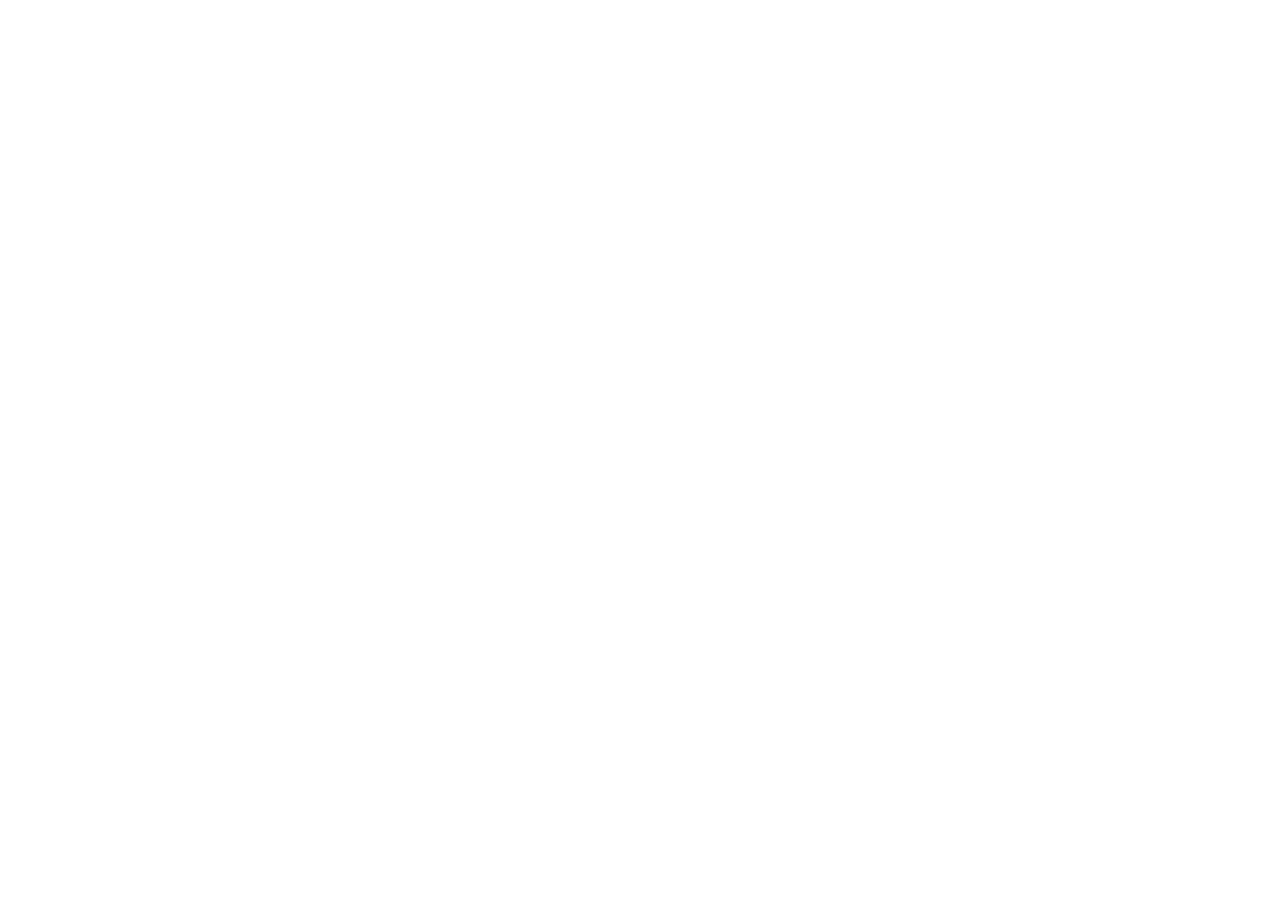
==== whoWinsFirst/index.html @ 2fe63cc4 "starting structure Who Wins First game" ====
<!DOCTYPE html>
<html lang="en">
  <head>
    <meta charset="UTF-8" />
    <meta http-equiv="X-UA-Compatible" content="IE=edge" />
    <meta name="viewport" content="width=device-width, initial-scale=1.0" />
    <link rel="stylesheet" type="text/css" href="style.css" />
    <script defer type="text/javascript" src="script.js"></script>
    <title>Who Wins First</title>
  </head>
  <body></body>
</html>
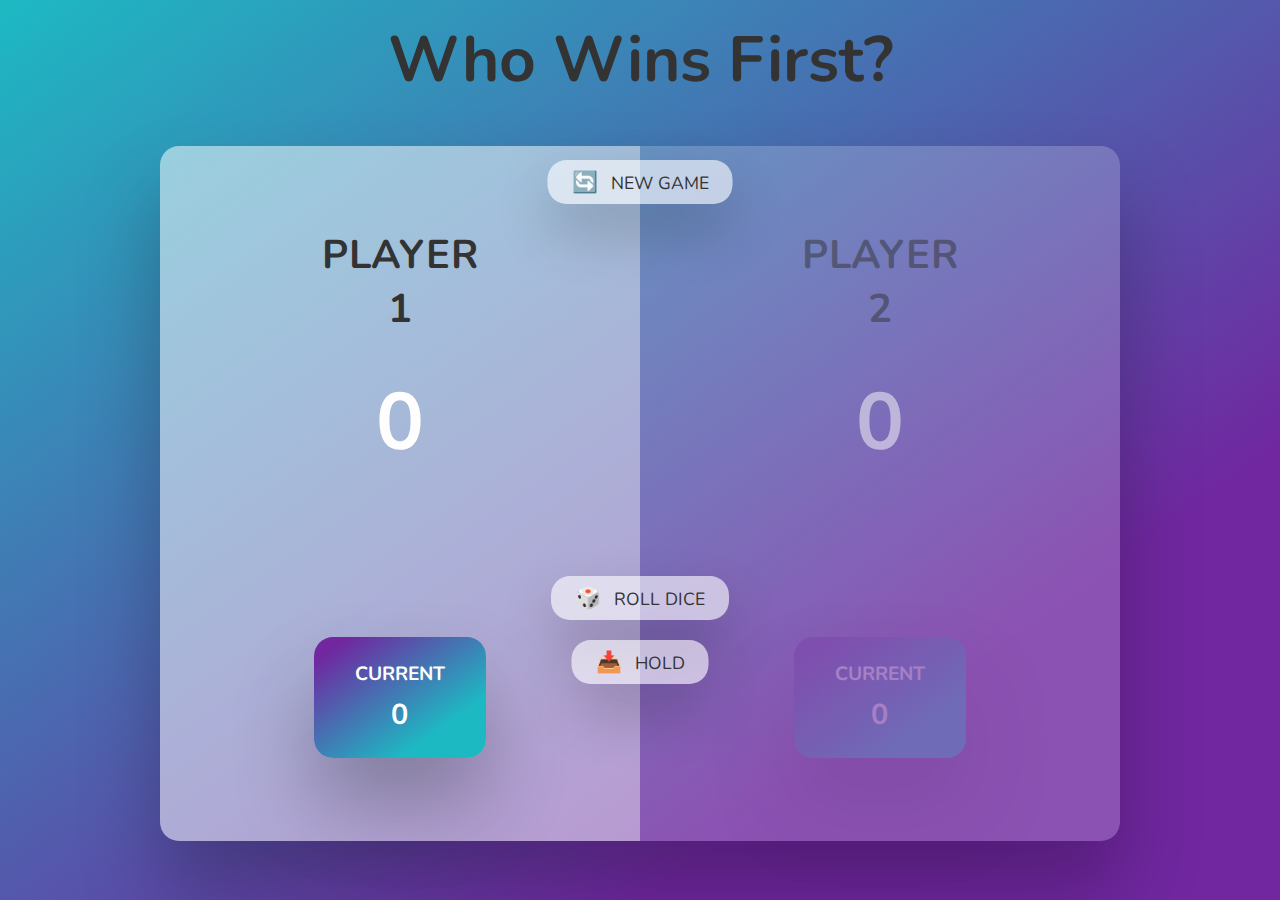
==== commit 2c992d35: "complete HTML game structure and CSS decoration" ====
--- a/whoWinsFirst/index.html
+++ b/whoWinsFirst/index.html
@@ -8,5 +8,31 @@
     <script defer type="text/javascript" src="script.js"></script>
     <title>Who Wins First</title>
   </head>
-  <body></body>
+  <body>
+    <header>
+      <h1 class="game--title">Who Wins First?</h1>
+    </header>
+    <main>
+      <section class="player player--1 player--active">
+        <h2 class="name--player">Player 1</h2>
+        <p class="total--score" id="total--1">0</p>
+        <div class="current">
+          <p class="current--label">Current</p>
+          <p class="current--score" id="current--1">0</p>
+        </div>
+      </section>
+      <section class="player player--2">
+        <h2 class="name--player">Player 2</h2>
+        <p class="total--score" id="total--2">0</p>
+        <div class="current">
+          <p class="current--label">Current</p>
+          <p class="current--score" id="current--2">0</p>
+        </div>
+      </section>
+      <img src="dice imgs/dice-1.png" alt="Playing dice" class="dice hidden" />
+      <button class="btn btn--new">🔄 New game</button>
+      <button class="btn btn--roll">🎲 Roll dice</button>
+      <button class="btn btn--hold">📥 Hold</button>
+    </main>
+  </body>
 </html>
--- a/whoWinsFirst/style.css
+++ b/whoWinsFirst/style.css
@@ -0,0 +1,200 @@
+@import url('https://fonts.googleapis.com/css2?family=Nunito:wght@300&display=swap');
+
+:root {
+  --color-white: #fffefe;
+  --color-darkpurple: #7027a0;
+  --color-ocean: #1db9c3;
+  --color-blackish: #333;
+}
+
+* {
+  padding: 0;
+  margin: 0;
+  box-sizing: border-box;
+}
+
+html {
+  font-size: 16px;
+  height: 100%;
+}
+
+body {
+  overscroll-behavior: none;
+  height: inherit;
+  font-size: 1.1rem;
+  font-family: 'Nunito', sans-serif;
+  background: linear-gradient(
+    to left top,
+    var(--color-darkpurple) 25%,
+    var(--color-ocean) 100%
+  );
+  font-weight: 400;
+  color: var(--color-blackish);
+  padding-bottom: 2rem;
+}
+
+/* LAYOUT */
+header {
+  font-size: 2rem;
+  height: 15%;
+  text-align: center;
+  padding: 1rem;
+  margin-bottom: 1rem;
+}
+
+main {
+  max-width: 60rem;
+  background: rgba(255, 255, 255, 0.2);
+  box-shadow: 0 3rem 5rem rgba(0, 0, 0, 0.25);
+  height: 80%;
+  display: flex;
+  justify-content: space-around;
+  align-items: center;
+  border-radius: 1.2rem;
+  margin: 0 auto;
+}
+
+.player {
+  color: var(--color-blackish);
+  font-weight: 700;
+  opacity: 0.5;
+  height: 100%;
+  flex: 50%;
+  padding: 9rem;
+  display: flex;
+  flex-direction: column;
+  align-items: center;
+  justify-content: center;
+  transition: all 0.75s;
+}
+
+/* Elements */
+
+.name--player {
+  font-size: 2.5rem;
+  text-transform: uppercase;
+  text-align: center;
+  letter-spacing: 0.0625rem;
+  word-spacing: 0.125rem;
+  margin-bottom: 2rem;
+}
+
+.total--score {
+  font-size: 5rem;
+  color: var(--color-white);
+  margin-bottom: 10rem;
+}
+
+.current {
+  background: linear-gradient(
+    to left top,
+    var(--color-ocean) 25%,
+    var(--color-darkpurple) 90%
+  );
+  box-shadow: 0 3rem 5rem rgba(0, 0, 0, 0.25);
+  border-radius: 1.2rem;
+  opacity: 0.5;
+  color: var(--color-white);
+  width: 90%;
+  padding: 1.5rem;
+  text-align: center;
+  transition: all 0.75s;
+}
+
+.current--label {
+  text-transform: uppercase;
+  margin-bottom: 0.5rem;
+  font-size: 1.2rem;
+  color: var(--color-white);
+}
+
+.current--score {
+  font-size: 1.8rem;
+}
+
+.player--1 {
+  border-top-left-radius: 1.2rem;
+  border-bottom-left-radius: 1.2rem;
+}
+
+.player--2 {
+  border-top-right-radius: 1.2rem;
+  border-bottom-right-radius: 1.2rem;
+}
+
+.player--active {
+  background-color: rgba(255, 255, 255, 0.4);
+  opacity: 1;
+}
+
+.player--active .current {
+  opacity: 1;
+}
+
+.dice {
+  width: 8.5rem;
+  height: 8.5rem;
+  position: absolute;
+  top: 18rem;
+  left: 50%;
+  transform: translateX(-50%);
+}
+
+.btn {
+  position: absolute;
+  left: 50%;
+  transform: translate(-50%);
+  color: var(--color-blackish);
+  font-family: inherit;
+  font-size: 1.1rem;
+  border: none;
+  text-align: center;
+  text-transform: uppercase;
+  padding: 0.5rem 1.5rem;
+  border-radius: 1.2rem;
+  cursor: pointer;
+  font-weight: 400;
+  transition: all 0.2s;
+  box-shadow: 0 1.75rem 3.5rem rgba(0, 0, 0, 0.2);
+  background-color: rgba(255, 255, 255, 0.6);
+}
+
+.btn::first-letter {
+  font-size: 1.3rem;
+  display: inline-block;
+  margin-right: 0.5rem;
+}
+
+.btn:active {
+  transform: translate(-50%, 0.4rem);
+  box-shadow: 0 1rem 2rem rgba(0, 0, 0, 0.15);
+}
+
+btn:focus {
+  outline: none;
+}
+
+.btn--new {
+  top: 10rem;
+}
+
+.btn--roll {
+  top: 36rem;
+}
+
+.btn--hold {
+  top: 40rem;
+}
+
+.hidden {
+  display: none;
+}
+
+.player--winner {
+  background-color: #2f2f2f;
+  color: #c7365f;
+  opacity: 1;
+}
+.player--winner .current {
+  opacity: 1;
+}
